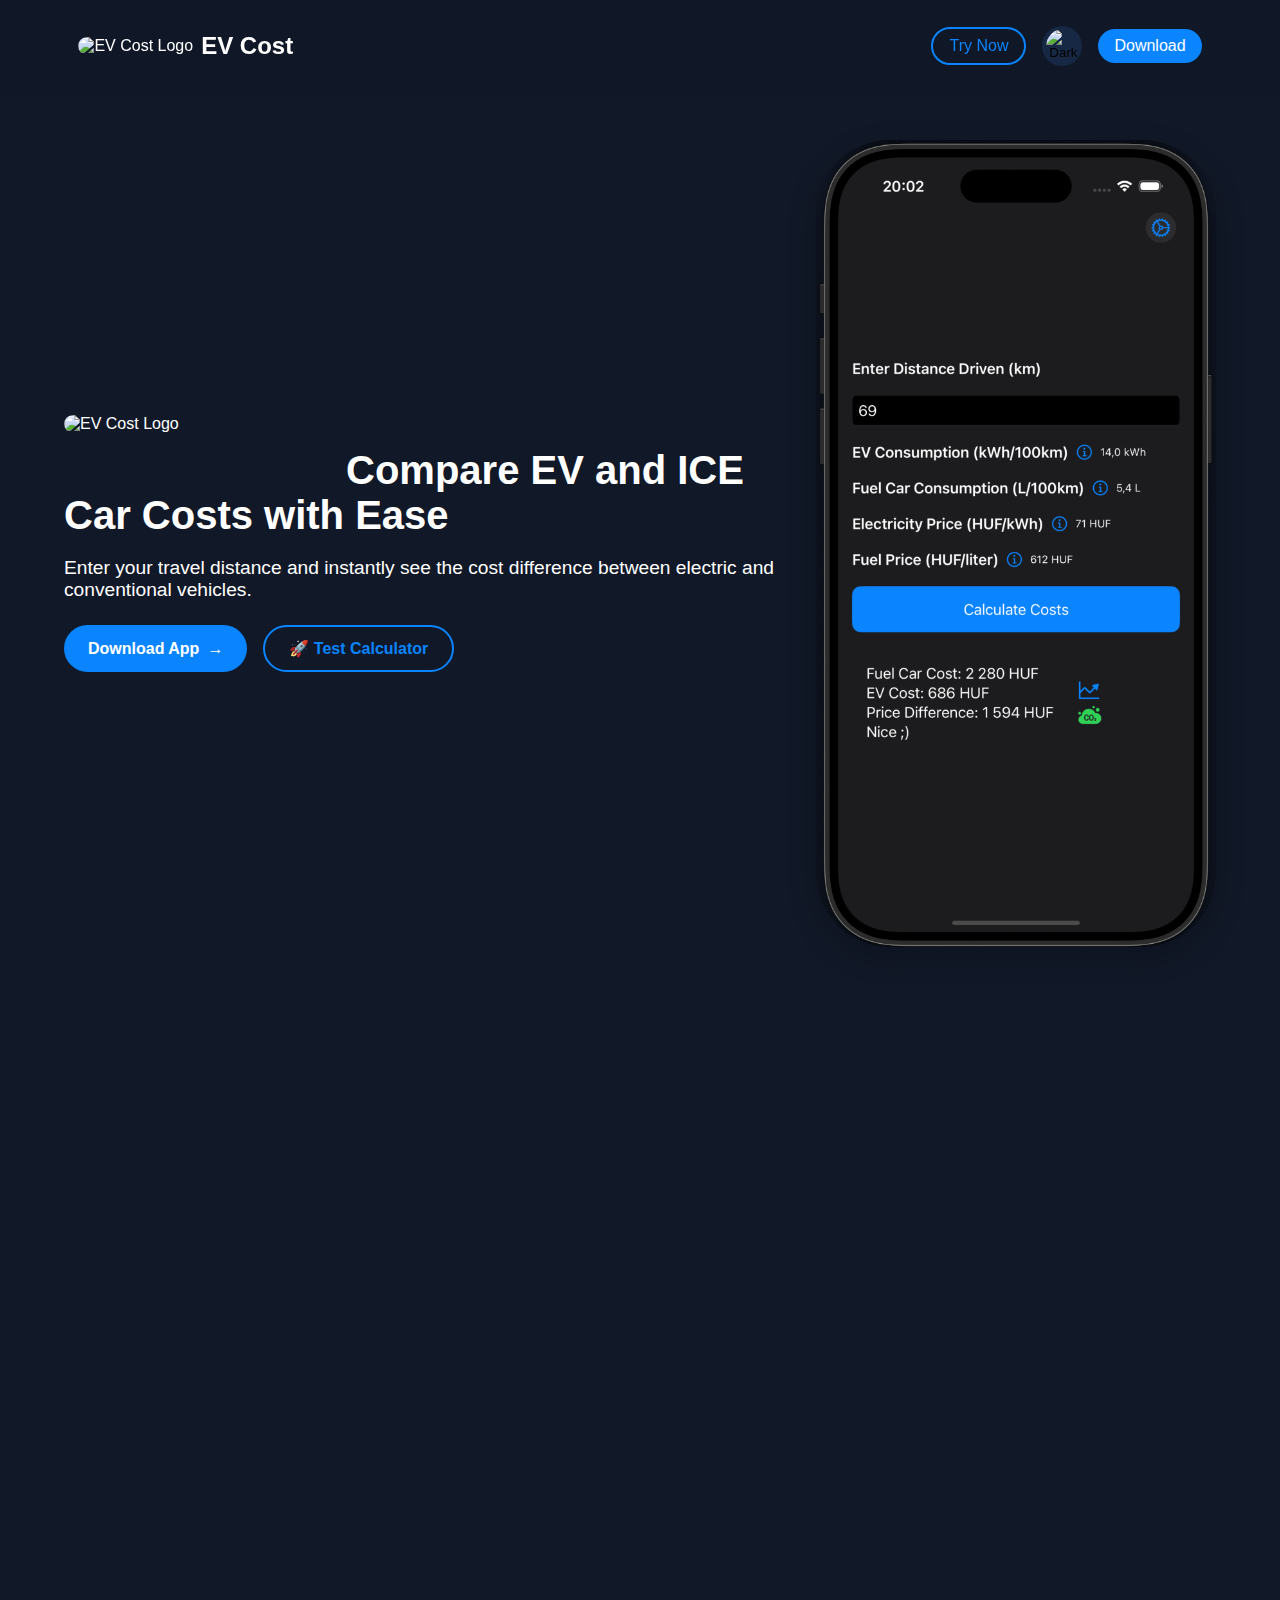
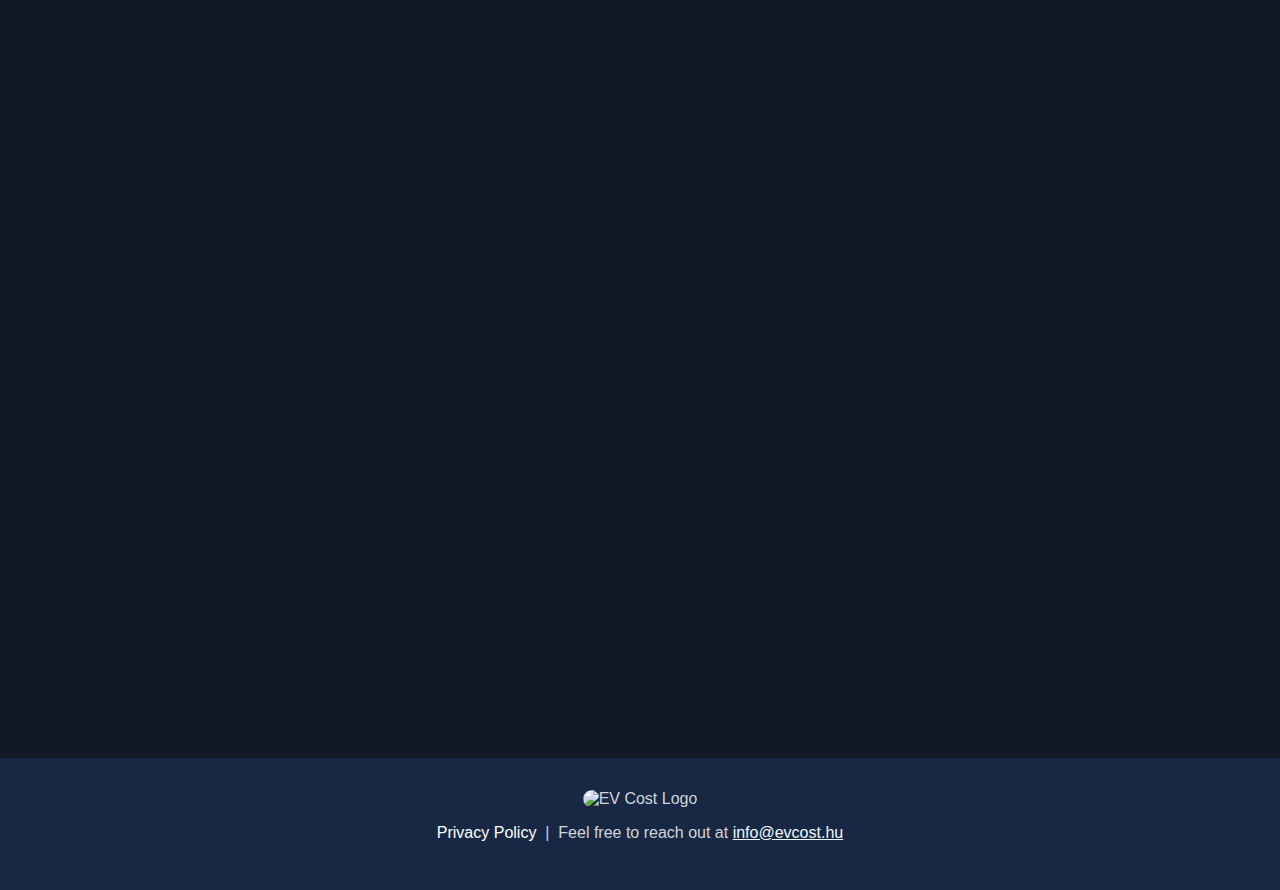
==== Ev cost Website/index.html @ 3e1104b1 "Website upload" ====
<!DOCTYPE html>
<html lang="en" class="dark">
<head>
  <meta charset="UTF-8">
  <meta name="viewport" content="width=device-width, initial-scale=1.0">
  <title>EV Cost</title>
  <link rel="stylesheet" href="style.css">
  <script defer src="script.js"></script>
  <link rel="icon" type="image/x-icon" href="img/screenshots/icon/hope-1024 copy.png">
</head>
<body>
  <header class="sticky-header">
    <nav class="container">
      <div class="logo-container">
        <div class="logo"><img src="../img/screenshots/icon/hope-1024 copy.png" id="logoimg" alt="EV Cost Logo"></div>
        <h1 class="site-title"><a href="#" id="headera">EV Cost</a></h1>
      </div>
      <div class="nav-actions">
        <a href="/calculator" class="try-button">Try Now</a>
        <button id="dark-mode-toggle" aria-label="Toggle dark mode">
          <img class="darktoggle" src="../img/screenshots/icon/dark_mode_24dp_FFFFFF_FILL0_wght400_GRAD0_opsz24.png" id="dark-mode-toggle" alt="Dark mode icon">
        </button>
        <a href="https://apps.apple.com/us/app/ev-cost/id6738306455" target="_blank" class="download-button">Download</a>
      </div>
    </nav>
  </header>

  <main>
    <!-- Hero Section -->
    <section class="hero-section container">
      <div class="hero-content">
        <div class="large-logo"><img src="../img/screenshots/icon/hope-1024 copy.png" id="logol" alt="EV Cost Logo"></div>
        <h2 class="hero-title">Compare EV and ICE Car Costs with Ease</h2>
        <p class="hero-description">
          Enter your travel distance and instantly see the cost difference between electric and conventional vehicles.
        </p>
        <div class="hero-buttons">
          <a href="https://apps.apple.com/us/app/ev-cost/id6738306455" target="_blank" class="cta-button">
            Download App <span>&rarr;</span>
          </a>
          <a href="/calculator" class="try-calculator-button">
            🚀 Test Calculator
          </a>
          
        </div>
      </div>
      <div class="hero-image">
        <img id="screenshot" src="img/screenshots/darkscreen.png" alt="App Screenshot">
      </div>
    </section>

    <!-- Features Section -->
    <section class="features-section">
      <h3 class="section-title">Key Features</h3>
      <div class="features-container">
        <div class="feature-card">
          <div class="icon">📊</div>
          <h4>Beautiful Charts</h4>
          <p>View your trip costs in elegant, easy-to-read charts.</p>
        </div>
        <div class="feature-card">
          <div class="icon">🌍</div>
          <h4>CO2 Comparison</h4>
          <p>Track your environmental impact with CO2 emission data.</p>
        </div>
        <div class="feature-card">
          <div class="icon">💶</div>
          <h4>Multi-Currency</h4>
          <p>Switch between EUR and HUF with a single tap.</p>
        </div>
      </div>
      <div class="try-calculator-banner">
        <p>Want to see how it works? <span class="gradient-text-small">Try our calculator now!</span></p>
        <a href="/calculator" class="try-calculator-button">Test Calculator</a>
      </div>
    </section>

    <!-- How It Works Section -->
    <section class="how-it-works container">
      <h3 class="section-title">How It Works</h3>
      <div class="steps-container">
        <div class="step">
          <div class="step-number">1</div>
          <p>Enter your trip distance</p>
        </div>
        <div class="step">
          <div class="step-number">2</div>
          <p>Get instant cost comparison</p>
        </div>
        <div class="step">
          <div class="step-number">3</div>
          <p>Save and track your trips</p>
        </div>
      </div>
    </section>

    <!-- Download Section -->
    <section id="download" class="download-section">
      <h3 class="section-title">Download EV Cost Today</h3>
      <div class="app-features-grid">
        <div class="feature-highlight">
          <span class="feature-icon">📊</span>
          <h4>Chart View</h4>
        </div>
        <div class="feature-highlight">
          <span class="feature-icon">🌍</span>
          <h4>CO2 Stats</h4>
        </div>
        <div class="feature-highlight">
          <span class="feature-icon">💶</span>
          <h4>EUR/HUF</h4>
        </div>
        <div class="feature-highlight">
          <span class="feature-icon">📱</span>
          <h4>Advanced UX</h4>
        </div>
      </div>
      <div class="download-buttons">
        <a href="/calculator" class="try-first-button">Try Before Download</a>
        <a href="https://apps.apple.com/us/app/ev-cost/id6738306455" target="_blank" class="cta-button">Download on the App Store</a>
      </div>
    </section>
  </main>

  <footer>
    <div class="container">
      <div class="logo"><img src="../img/screenshots/icon/hope-1024 copy.png" id="logoimg" alt="EV Cost Logo"></div>
      <p> <a href="../privacy" style="color: white; text-decoration: none;">Privacy Policy </a> &nbsp;|&nbsp; Feel free to reach out at  <a href="mailto:info@evcost.hu?subject=Hello%there&body=This%20is%20a%20predefined%20email%20body." style="color: aliceblue;">info@evcost.hu</a></p> 
    </div>
  </footer>
</body>
</html>
---- Ev cost Website/style.css ----
:root {
    --blue: rgb(10, 132, 255);
    --white: #ffffff;
    --gray: #f3f4f6;
    --light-gray: #e5e7eb;
    --dark-gray: #1f2937;
    --dark-mode-bg: #111827;
    --dark-mode-card: #172844;
    --dark-mode-light-text: #d1d5db;
    --darkerblue: rgb(44, 115, 186);
  }
  
  body {
    font-family: 'Arial', sans-serif;
    margin: 0;
    padding: 0;
    background: var(--dark-mode-bg);
    color: var(--white);
    scroll-behavior: initial;
  }
  
  body.light {
    background: var(--gray);
    color: var(--dark-gray);
  }
  
  .container {
    width: 90%;
    max-width: 1200px;
    margin: 0 auto;
  }
  
  /* Header */
  .sticky-header {
    position: sticky;
    top: 0;
    z-index: 10;
    background: rgba(15, 21, 35, 0.193);
    box-shadow: 0 1px 4px rgba(0, 0, 0, 0.1);
    backdrop-filter: blur(10px);
  }
  
  body.light .sticky-header {
    background: rgba(255, 255, 255, 0.392);
  }
  
  nav {
    display: flex;
    justify-content: space-between;
    align-items: center;
    padding: 1rem 0;
  }
  
  .logo-container {
    display: flex;
    align-items: center;
    gap: 0.5rem;
  }
  
  .site-title {
    font-size: 1.5rem;
    font-weight: bold;
  }
  
  .nav-actions {
    display: flex;
    align-items: center;
    gap: 1rem;
  }
  
  /* Dark Mode Toggle */
  #dark-mode-toggle {
    width: 40px;
    height: 40px;
    background: var(--dark-mode-card);
    border: none;
    border-radius: 50%;
    cursor: pointer;
    display: block;
  }
  
  body.light #dark-mode-toggle {
    background: var(--dark-mode-bg);
  }
  
  /* Download Button */
  .download-button {
    background: var(--blue);
    color: var(--white);
    padding: 0.5rem 1rem;
    border-radius: 9999px;
    font-weight: 500;
    text-decoration: none;
    transition: transform 0.3s ease;
    position: relative;
    overflow: visible;
  }
  
  .download-button:hover {
    background: rgb(0, 112, 245);
    transform: translateY(-2px);
    box-shadow: 0 4px 12px rgba(10, 132, 255, 0.3);
  }


  
  /* Hero Section */
  .hero-section {
    display: flex;
    flex-wrap: wrap;
    align-items: center;
    gap: 2rem;
    padding: 3rem 0;
  }
  
  .hero-content {
    flex: 1;
  }
  
  .hero-title {
    font-size: 2.5rem;
    font-weight: bold;
    margin-bottom: 1rem;
  }
  
  .hero-description {
    font-size: 1.2rem;
    margin-bottom: 1.5rem;
  }
  
  .cta-button {
    background: var(--blue);
    color: var(--white);
    padding: 0.75rem 1.5rem;
    border-radius: 9999px;
    font-size: 1rem;
    font-weight: bold;
    text-decoration: none;
    display: inline-flex;
    align-items: center;
    gap: 0.5rem;
    transition: background 0.3s;
  }
  
  .cta-button:hover {
    background: rgb(0, 112, 245);
  }
  
  .hero-image {
    perspective: 1000px;
    display: flex;
    justify-content: center;
    align-items: center;
  }
  
  .hero-image img {
    width: 100%;
    max-width: 400px;
    border-radius: 74px;
    box-shadow: 0 10px 30px rgba(0, 0, 0, 0.2);
    transform: rotateY(0deg) rotateX(0deg);
    transition: transform 0.3s ease-out;
  }
  
  @media (max-width: 768px) {
    .hero-image {
      margin-top: 2rem;
    }
  }
  
  body.light .hero-image img {
    content: url('../img/screenshots/lightscreen.png');
  }

  body.light #dark-mode-toggle im {
    content: url('../img/screenshots/icon/lightmoon.png');
  }
  
  /* Features Section */
  .features-section {
    background: var(--dark-mode-card);
    color: var(--dark-mode-light-text);
    padding: 3rem 0;
    text-align: center;
    transition: background 0.3s, color 0.3s;
    padding-left: 3rem;
    padding-right: 3rem;
  }
  
  body.light .features-section {
    background: var(--white);
    color: var(--dark-gray);
  }
  
  .section-title {
    font-size: 2rem;
    font-weight: bold;
    margin-bottom: 2rem;
  }
  
  .features-container {
    display: grid;
    grid-template-columns: 1fr;
    gap: 2rem;
  }
  
  @media (min-width: 768px) {
    .features-container {
      grid-template-columns: repeat(3, 1fr);
    }
  }
  
  .feature-card {
    background: var(--dark-mode-bg);
    border-radius: 12px;
    padding: 2rem;
    text-align: center;
    transition: transform 0.3s ease;
    position: relative;
    overflow: hidden;
    border: 1px solid transparent;
    box-shadow: 0 2px 8px rgba(0, 0, 0, 0.1);
  }
  
  .feature-card:hover {
    transform: translateY(-8px);
    box-shadow: 0 10px 30px rgba(0, 0, 0, 0.2);
    border-color: var(--blue);
  }
  
  /* Add shine effect on hover */
  .feature-card::after {
    content: '';
    position: absolute;
    top: -50%;
    left: -50%;
    width: 200%;
    height: 200%;
    background: linear-gradient(
      45deg,
      transparent,
      rgba(255, 255, 255, 0.03),
      transparent
    );
    transform: rotate(45deg);
    transition: 0.6s;
  }
  
  .feature-card:hover::after {
    transform: rotate(45deg) translate(50%, 50%);
  }
  
  /* Adjust for light mode */
  body.light .feature-card {
    background: var(--light-gray);
    box-shadow: 0 2px 8px rgba(0, 0, 0, 0.05);
  }
  
  body.light .feature-card:hover {
    box-shadow: 0 10px 30px rgba(0, 0, 0, 0.1);
    border-color: var(--blue);
  }
  
  /* Enhance shine effect for light mode */
  body.light .feature-card::after {
    background: linear-gradient(
      45deg,
      transparent,
      rgba(255, 255, 255, 0.2),
      transparent
    );
  }
  
  /* Make icon transition smoother */
  .icon {
    font-size: 2rem;
    color: var(--blue);
    margin-bottom: 1rem;
    transition: transform 0.3s ease;
  }
  
  .feature-card:hover .icon {
    transform: scale(1.1);
  }
  
  .feature-card h4 {
    font-size: 1.2rem;
    font-weight: bold;
    margin-bottom: 0.5rem;
  }
  
  /* How It Works Section */
  .how-it-works {
    padding: 3rem 0;
    text-align: center;
  }
  
  .steps-container {
    display: flex;
    flex-wrap: wrap;
    justify-content: center;
    gap: 2rem;
  }
  
  .step {
    display: flex;
    flex-direction: column;
    align-items: center;
    max-width: 200px;
  }
  
  .step-number {
    width: 50px;
    height: 50px;
    background: var(--blue);
    color: var(--white);
    display: flex;
    justify-content: center;
    align-items: center;
    font-size: 1.5rem;
    font-weight: bold;
    border-radius: 50%;
    margin-bottom: 1rem;
  }
  
  /* Download Section */
  .download-section {
    background: var(--darkerblue);
    color: var(--white);
    text-align: center;
    padding: 3rem 0;
  }
  
  .download-section p {
    font-size: 1.2rem;
    margin-bottom: 1.5rem;
  }
  
  .download-section .cta-button {
    background: var(--white);
    color: var(--darkerblue);
  }
  
  .download-section .cta-button:hover {
    background: var(--light-gray);
  }
  
  @media (max-width: 768px) {
    .nav-actions {
      margin-left: -15px;
    }
  }

  /* Footer */
  footer {
    background: var(--dark-mode-card);
    color: var(--dark-mode-light-text);
    text-align: center;
    padding: 2rem 0;
  }
  
  body.light footer {
    background: var(--white);
    color: var(--dark-gray);
  }

  #dark-mode-toggle img{
    width: 35px;
    height: 35px;
    margin: auto;
    margin-left: -2.5px;
  }

  #logoimg {
    width: 70px;
    border-radius: 14px;
  }

  #logol {
    width: 250px;
    float: right;
    margin-bottom: 2rem;
    margin-right: 2rem;
    border-radius: 14px;
  }

  @media (min-width: 768px) {
    #logol {
      float: left;
    }
  }

  #headera {
    font-size: 1.5rem;
    font-weight: bold;
    color: white;
    text-decoration: none;
  }

  body.light #headera {
    color: var(--dark-gray);
  }

  html {
    scroll-behavior: smooth;
  }

  /* Base animation classes */
  .features-section,
  .how-it-works,
  .download-section,
  .feature-card,
  .step {
    opacity: 0;
    transform: translateY(30px);
    transition: all 0.8s cubic-bezier(0.4, 0, 0.2, 1);
  }

  /* Animation for sections */
  .features-section.animate-in,
  .how-it-works.animate-in,
  .download-section.animate-in {
    opacity: 1;
    transform: translateY(0);
  }

  /* Staggered animation for feature cards */
  .feature-card {
    transition-delay: calc(var(--card-index, 0) * 0.1s);
  }

  .feature-card.animate-in {
    opacity: 1;
    transform: translateY(0);
  }

  /* Animation for steps */
  .step {
    transition-delay: calc(var(--step-index, 0) * 0.2s);
  }

  .step.animate-in {
    opacity: 1;
    transform: translateY(0);
  }

  /* Add custom animations for different sections */
  .features-section {
    transition-duration: 1s;
  }

  .how-it-works {
    transition-duration: 0.9s;
  }

  .download-section {
    transition-duration: 0.7s;
  }

  /* Logo container hover effect */
  .logo-container {
    transition: transform 0.2s ease-out;
    cursor: pointer;
  }

  /* Download button pulse animation */
  @keyframes pulse {
    0% {
      transform: scale(1);
      box-shadow: 0 0 0 0 rgba(10, 132, 255, 0.7);
    }
    
    50% {
      transform: scale(1.03);
      box-shadow: 0 0 20px 10px rgba(10, 132, 255, 0);
    }
    
    100% {
      transform: scale(1);
      box-shadow: 0 0 0 0 rgba(10, 132, 255, 0);
    }
  }

  .download-button.pulse {
    animation: pulse 2s ease-in-out;
  }

  /* Sticky header refinements */
  .sticky-header {
    transition: box-shadow 0.3s ease;
  }

  /* Enhanced blur effect */
  .sticky-header {
    backdrop-filter: blur(12px);
    -webkit-backdrop-filter: blur(12px);
  }

  /* Logo hover state */
  .logo-container:hover img {
    transform: scale(1.05);
  }

  .logo-container img {
    transition: transform 0.3s ease;
  }

  /* Mobile-first improvements */

  /* Adjust header for mobile */
  @media (max-width: 768px) {
    .sticky-header {
      padding: 0.5rem 0;
    }

    .logo-container {
      gap: 0.3rem;
    }

    #logoimg {
      width: 50px; /* Slightly smaller logo on mobile */
    }

    .site-title {
      font-size: 1.3rem; /* Smaller title on mobile */
    }

    /* Improve tap targets */
    .nav-actions {
      gap: 0.8rem;
    }

    #dark-mode-toggle {
      width: 44px; /* Larger touch target */
      height: 44px;
    }

    .download-button {
      padding: 0.7rem 1.2rem; /* Larger touch target */
      font-size: 1rem;
    }
  }

  /* Improve hero section on mobile */
  @media (max-width: 768px) {
    .hero-section {
      padding: 2rem 1rem;
      text-align: center;
    }

    .hero-title {
      font-size: 2rem;
      line-height: 1.2;
    }

    .hero-description {
      font-size: 1.1rem;
      line-height: 1.5;
    }

    .hero-image img {
      max-width: 85%; /* Slightly smaller on mobile */
      border-radius: 40px; /* Less rounded corners on mobile */
    }
  }

  /* Improve feature cards on mobile */
  @media (max-width: 768px) {
    .features-section {
      padding: 2rem 1rem;
    }

    .feature-card {
      padding: 1.5rem;
      margin: 0 0.5rem;
    }

    .features-container {
      gap: 1rem; /* Tighter spacing on mobile */
    }
  }

  /* Improve steps section on mobile */
  @media (max-width: 768px) {
    .steps-container {
      flex-direction: column;
      align-items: center;
      gap: 2.5rem;
    }

    .step {
      max-width: 100%;
      padding: 0 2rem;
    }
  }

  /* Improve download section on mobile */
  @media (max-width: 768px) {
    .download-section {
      padding: 2.5rem 1rem;
    }

    .download-section p {
      font-size: 1.1rem;
      line-height: 1.5;
      padding: 0 1rem;
    }
  }

  /* Improve footer on mobile */
  @media (max-width: 768px) {
    footer {
      padding: 1.5rem 1rem;
    }
  }

  /* Add safe areas for notched phones */
  @supports (padding: max(0px)) {
    .sticky-header,
    .hero-section,
    .features-section,
    .how-it-works,
    .download-section,
    footer {
      padding-left: max(1rem, env(safe-area-inset-left));
      padding-right: max(1rem, env(safe-area-inset-right));
    }
  }

  /* Improve touch scrolling */
  @media (max-width: 768px) {
    html, body {
      -webkit-overflow-scrolling: touch;
      scroll-padding-top: 70px; /* Account for fixed header */
    }
  }

  /* Prevent text scaling */
  html {
    -webkit-text-size-adjust: 100%;
  }

  /* Add these new styles */

  /* Try Calculator Button Styles */
  .try-calculator-button {
    background: transparent;
    border: 2px solid var(--blue);
    color: var(--blue);
    padding: 0.75rem 1.5rem;
    border-radius: 9999px;
    font-weight: bold;
    text-decoration: none;
    display: inline-flex;
    align-items: center;
    transition: all 0.3s ease;
    margin-right: 1rem;
  }

  .try-calculator-button:hover {
    background: var(--blue);
    color: var(--white);
    transform: translateY(-2px);
  }

  /* Hero Buttons Container */
  .hero-buttons {
    display: flex;
    gap: 1rem;
    flex-wrap: wrap;
  }

  /* Try Calculator Banner */
  .try-calculator-banner {
    background: var(--dark-mode-bg);
    padding: 2rem;
    border-radius: 12px;
    margin-top: 3rem;
    text-align: center;
    border: 2px solid var(--blue);
  }

  body.light .try-calculator-banner {
    background: var(--white);
    color: var(--dark-gray);
    box-shadow: 0 2px 8px rgba(0, 0, 0, 0.05);
  }

  body.light .try-calculator-banner p {
    color: var(--dark-gray);
  }

  /* Keep gradient text visible in both modes */
  .gradient-text-small {
    background: linear-gradient(135deg, #00c6ff 0%, #0072ff 100%);
    -webkit-background-clip: text;
    background-clip: text;
    -webkit-text-fill-color: transparent;
    font-weight: bold;
  }

  /* App Features Grid */
  .app-features-grid {
    display: grid;
    grid-template-columns: repeat(4, 1fr);
    gap: 1.5rem;
    margin: 2rem 0;
    padding: 0 2rem;
  }

  .feature-highlight {
    background: rgba(255, 255, 255, 0.1);
    padding: 1.5rem;
    border-radius: 12px;
    text-align: center;
  }

  .feature-icon {
    font-size: 2rem;
    margin-bottom: 0.5rem;
    display: block;
  }

  /* Download Buttons */
  .download-buttons {
    display: flex;
    gap: 1rem;
    justify-content: center;
    flex-wrap: wrap;
  }

  .try-first-button {
    background: transparent;
    border: 2px solid var(--white);
    color: var(--white);
    padding: 0.75rem 1.5rem;
    border-radius: 9999px;
    font-weight: bold;
    text-decoration: none;
    transition: all 0.3s ease;
  }

  .try-first-button:hover {
    background: var(--white);
    color: var(--darkerblue);
  }

  /* Mobile Adjustments */
  @media (max-width: 768px) {
    .hero-buttons {
      justify-content: center;
    }

    .app-features-grid {
      grid-template-columns: repeat(2, 1fr);
      padding: 0 1rem;
      gap: 1rem;
    }

    .feature-highlight {
      padding: 1rem;
    }

    .try-calculator-banner {
      margin: 2rem 1rem 0 1rem;
      padding: 1.5rem;
    }
  }

  /* Add this with your other button styles */
  .try-button {
    background: transparent;
    border: 2px solid var(--blue);
    color: var(--blue);
    padding: 0.5rem 1rem;
    border-radius: 9999px;
    font-weight: 500;
    text-decoration: none;
    transition: all 0.2s ease;
  }

  .try-button:hover {
    background: var(--blue);
    color: var(--white);
    transform: translateY(-2px);
  }

  /* Update mobile styles for the try button */
  @media (max-width: 768px) {
    .try-button {
      visibility: hidden;
    }
  }
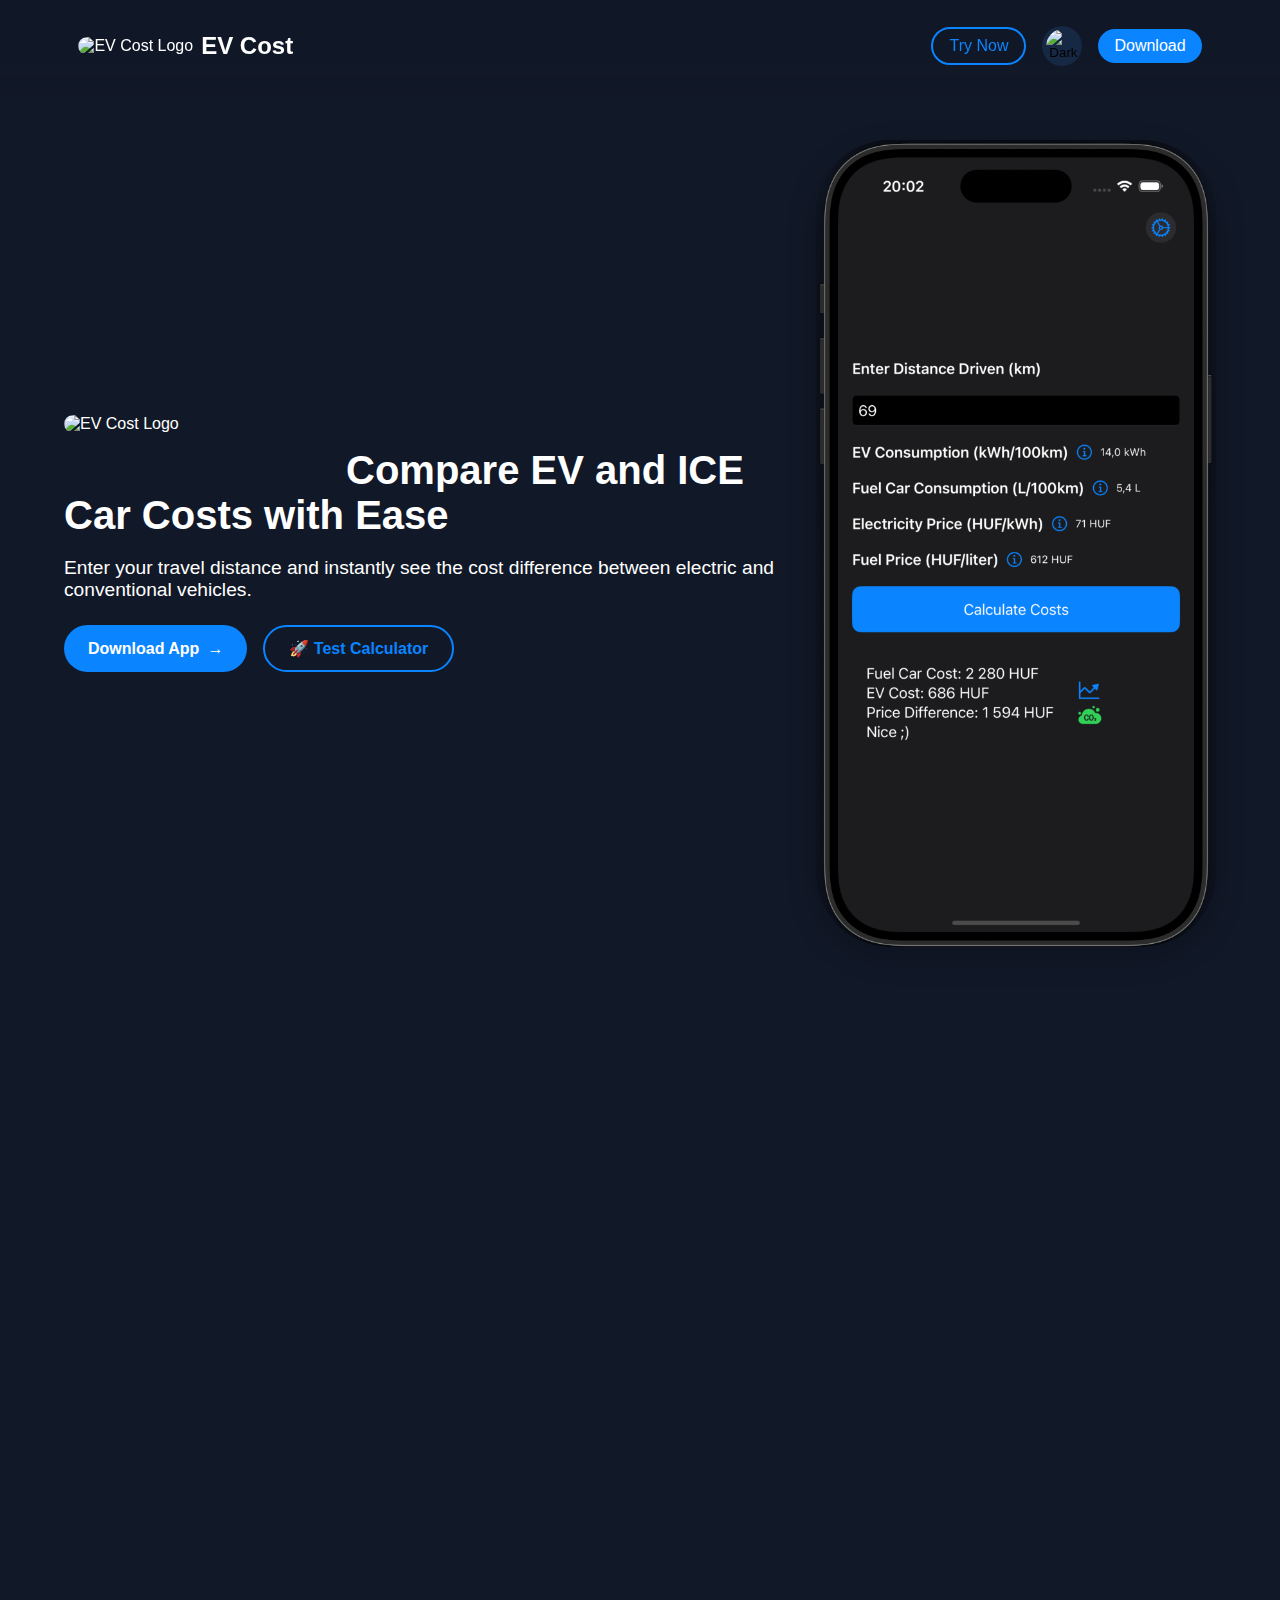
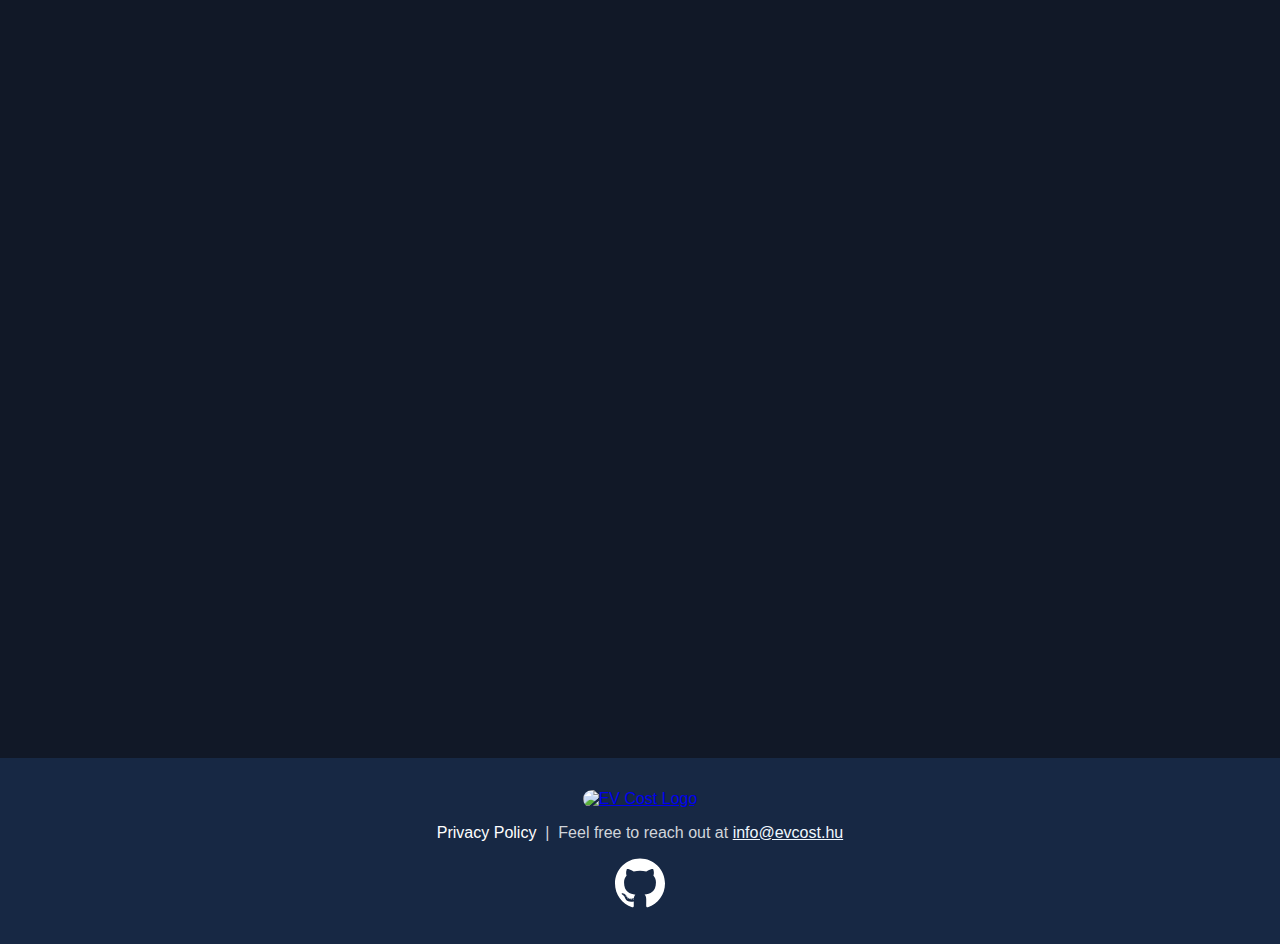
==== commit 43db626d: "GithHub added to The main page" ====
--- a/Ev cost Website/index.html
+++ b/Ev cost Website/index.html
@@ -124,9 +124,22 @@
 
   <footer>
     <div class="container">
-      <div class="logo"><img src="../img/screenshots/icon/hope-1024 copy.png" id="logoimg" alt="EV Cost Logo"></div>
+      <div class="logo"><a href="#"><img src="../img/screenshots/icon/hope-1024 copy.png" id="logoimg" alt="EV Cost Logo"></a></div>
+      
       <p> <a href="../privacy" style="color: white; text-decoration: none;">Privacy Policy </a> &nbsp;|&nbsp; Feel free to reach out at  <a href="mailto:info@evcost.hu?subject=Hello%there&body=This%20is%20a%20predefined%20email%20body." style="color: aliceblue;">info@evcost.hu</a></p> 
+      <a href="https://github.com/pattyka/ev-cost" target="_blank"><svg
+        viewBox="0 0 256 250"
+        margin="0"
+        width="50"
+        height="50"
+        fill="#ffff"
+        xmlns="http://www.w3.org/2000/svg"
+        preserveAspectRatio="xMidYMid"
+    >
+        <path
+            d="M128.001 0C57.317 0 0 57.307 0 128.001c0 56.554 36.676 104.535 87.535 121.46 6.397 1.185 8.746-2.777 8.746-6.158 0-3.052-.12-13.135-.174-23.83-35.61 7.742-43.124-15.103-43.124-15.103-5.823-14.795-14.213-18.73-14.213-18.73-11.613-7.944.876-7.78.876-7.78 12.853.902 19.621 13.19 19.621 13.19 11.417 19.568 29.945 13.911 37.249 10.64 1.149-8.272 4.466-13.92 8.127-17.116-28.431-3.236-58.318-14.212-58.318-63.258 0-13.975 5-25.394 13.188-34.358-1.329-3.224-5.71-16.242 1.24-33.874 0 0 10.749-3.44 35.21 13.121 10.21-2.836 21.16-4.258 32.038-4.307 10.878.049 21.837 1.47 32.066 4.307 24.431-16.56 35.165-13.12 35.165-13.12 6.967 17.63 2.584 30.65 1.255 33.873 8.207 8.964 13.173 20.383 13.173 34.358 0 49.163-29.944 59.988-58.447 63.157 4.591 3.972 8.682 11.762 8.682 23.704 0 17.126-.148 30.91-.148 35.126 0 3.407 2.304 7.398 8.792 6.14C219.37 232.5 256 184.537 256 128.002 256 57.307 198.691 0 128.001 0Zm-80.06 182.34c-.282.636-1.283.827-2.194.39-.929-.417-1.45-1.284-1.15-1.922.276-.655 1.279-.838 2.205-.399.93.418 1.46 1.293 1.139 1.931Zm6.296 5.618c-.61.566-1.804.303-2.614-.591-.837-.892-.994-2.086-.375-2.66.63-.566 1.787-.301 2.626.591.838.903 1 2.088.363 2.66Zm4.32 7.188c-.785.545-2.067.034-2.86-1.104-.784-1.138-.784-2.503.017-3.05.795-.547 2.058-.055 2.861 1.075.782 1.157.782 2.522-.019 3.08Zm7.304 8.325c-.701.774-2.196.566-3.29-.49-1.119-1.032-1.43-2.496-.726-3.27.71-.776 2.213-.558 3.315.49 1.11 1.03 1.45 2.505.701 3.27Zm9.442 2.81c-.31 1.003-1.75 1.459-3.199 1.033-1.448-.439-2.395-1.613-2.103-2.626.301-1.01 1.747-1.484 3.207-1.028 1.446.436 2.396 1.602 2.095 2.622Zm10.744 1.193c.036 1.055-1.193 1.93-2.715 1.95-1.53.034-2.769-.82-2.786-1.86 0-1.065 1.202-1.932 2.733-1.958 1.522-.03 2.768.818 2.768 1.868Zm10.555-.405c.182 1.03-.875 2.088-2.387 2.37-1.485.271-2.861-.365-3.05-1.386-.184-1.056.893-2.114 2.376-2.387 1.514-.263 2.868.356 3.061 1.403Z" />
+    </svg></a>
     </div>
   </footer>
 </body>
-</html>+</html>
